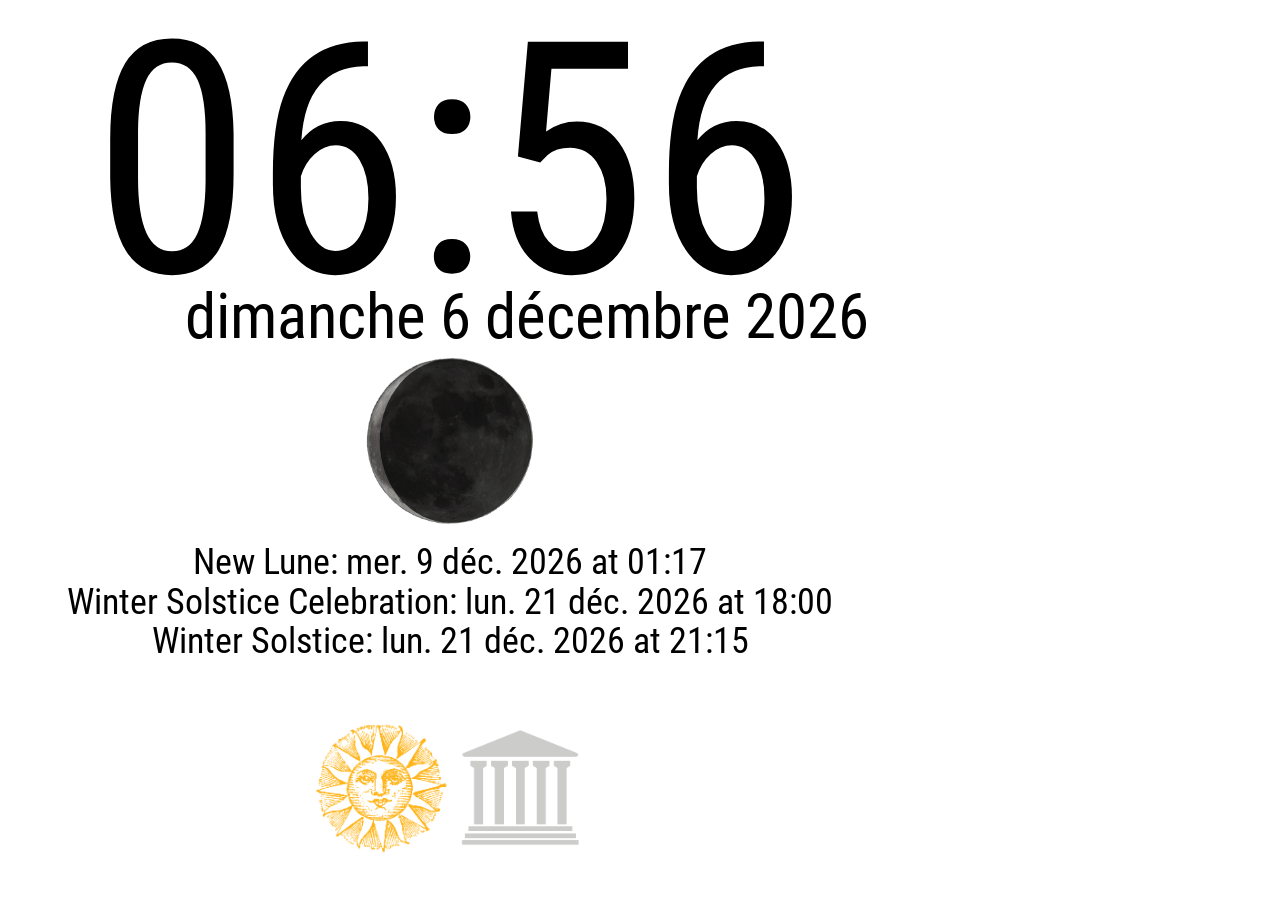
==== sacred-times/app.html @ dfb44d02 "Sacred Times page added" ====
<!DOCTYPE html>

<html>
<head>
	<meta charset="utf8" />
	<title>Sacred Times</title>
	<!--<link rel="icon" type="image/png" href="logo/favicon.png" />-->
	<link rel="stylesheet" href="app.css" />
</head>
<body>
	
	<main>
		<big-time></big-time>
		<tiny-date></tiny-date>
		<planet></planet>
		<events></events>
	</main>
	
	<menu>
		<item class="solar"></item>
		<item class="legal"></item>
	</menu>
	
	<script src="SacredTimes.js"></script>
	<script src="SvgPhase.js"></script>
	<script src="dom.min.js"></script>
	<script src="app.js"></script>
	<script src="lang/en.js"></script>
</body>
</html>
---- sacred-times/app.css ----
/*
	Sacred Times - Copyright (c) 2018 Cédric Ronvel
	MIT License
*/

@font-face {
    font-family: 'Roboto Condensed';
    src: url('fonts/RobotoCondensed-Regular.ttf');
}

html {
	margin: 0;
	padding: 0;
}

body {
	font-family: 'Roboto Condensed', sans-serif;
	margin: 0;
	padding: 0;
}

main {
	width: 100vmin;
	height: 80vh;
	display: block;
	/*border: solid #f55 1px;*/
	margin: 0;
	padding: 0;
	overflow: hidden;
}

big-time {
	display: block;
	font-size: 36vmin;
	line-height: 0.8em;
	text-align: center;
	margin: 0.1em 0.1em 0 0.1em;
	padding: 0;
}

tiny-date {
	display: block;
	font-size: 7vmin;
	line-height: 0.8em;
	text-align: right;
	margin: 0 0.5em 1vmin 0.5em;
	padding: 0;
}

events {
	display: block;
	text-align: center;
	margin: 0.5em;
	padding: 0;
}

events p {
	display: block;
	font-size: 4vmin;
	line-height: 1em;
	text-align: center;
	margin: 0.1em;
	padding: 0;
}

planet {
	display: block;
	margin-left: auto;
	margin-right: auto;
	margin-top: 1vh;
	margin-bottom: 1vh;
	width: 20vmin;
	padding: 0;
}

planet svg {
	width: 100%;
	height: auto;
}

menu {
	display: block;
	width: 100vmin;
	height: 20vh;
	text-align: center;
	margin: 0;
	padding: 0;
}

item {
	display: inline-block;
	width: 15vmin;
	height: 15vmin;
	margin: 0;
	padding: 0;
	background-size: cover;
	cursor: pointer;
	opacity: 0.5;
	transition: transform 0.5s , opacity 0.5s;
}

item.solar {
	background-image: url('images/sun.png');
}

item.legal {
	background-image: url('images/courthouse.png');
	opacity: 0.4;
}

item:hover {
	transform: scale(1.25);
	opacity: 1;
}

item.active {
	opacity: 1;
}
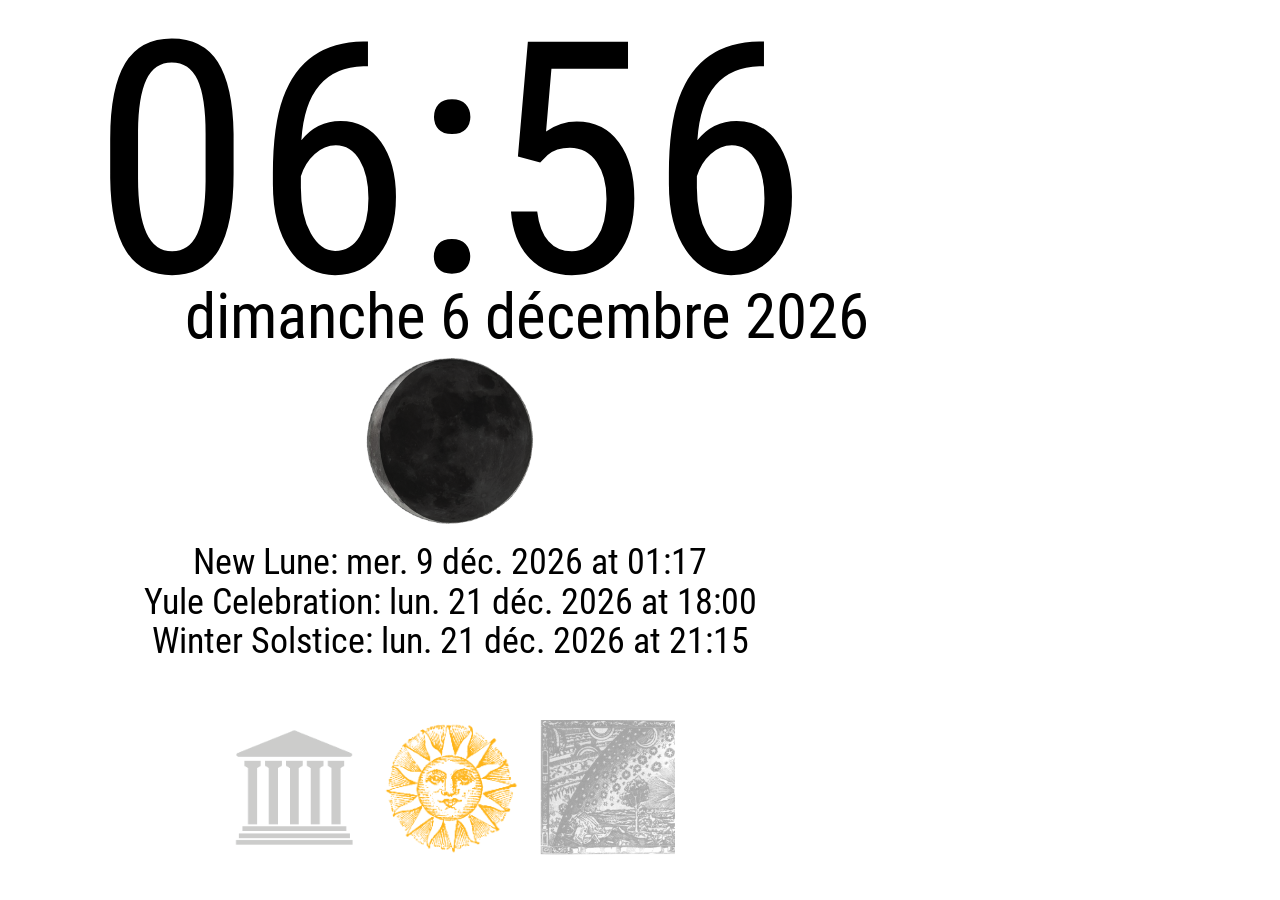
==== commit 845101fd: "Sacred Times updated" ====
--- a/sacred-times/app.html
+++ b/sacred-times/app.html
@@ -17,11 +17,12 @@
 	</main>
 	
 	<menu>
+		<item class="legal"></item>
 		<item class="solar"></item>
-		<item class="legal"></item>
+		<item class="lunisolar"></item>
 	</menu>
 	
-	<script src="SacredTimes.js"></script>
+	<script src="SacredTimes.min.js"></script>
 	<script src="SvgPhase.js"></script>
 	<script src="dom.min.js"></script>
 	<script src="app.js"></script>
--- a/sacred-times/app.css
+++ b/sacred-times/app.css
@@ -91,7 +91,7 @@
 	display: inline-block;
 	width: 15vmin;
 	height: 15vmin;
-	margin: 0;
+	margin: 0 1vmin;
 	padding: 0;
 	background-size: cover;
 	cursor: pointer;
@@ -99,13 +99,17 @@
 	transition: transform 0.5s , opacity 0.5s;
 }
 
+item.legal {
+	background-image: url('images/courthouse.png');
+	opacity: 0.4;
+}
+
 item.solar {
 	background-image: url('images/sun.png');
 }
 
-item.legal {
-	background-image: url('images/courthouse.png');
-	opacity: 0.4;
+item.lunisolar {
+	background-image: url('images/mechanisms.png');
 }
 
 item:hover {
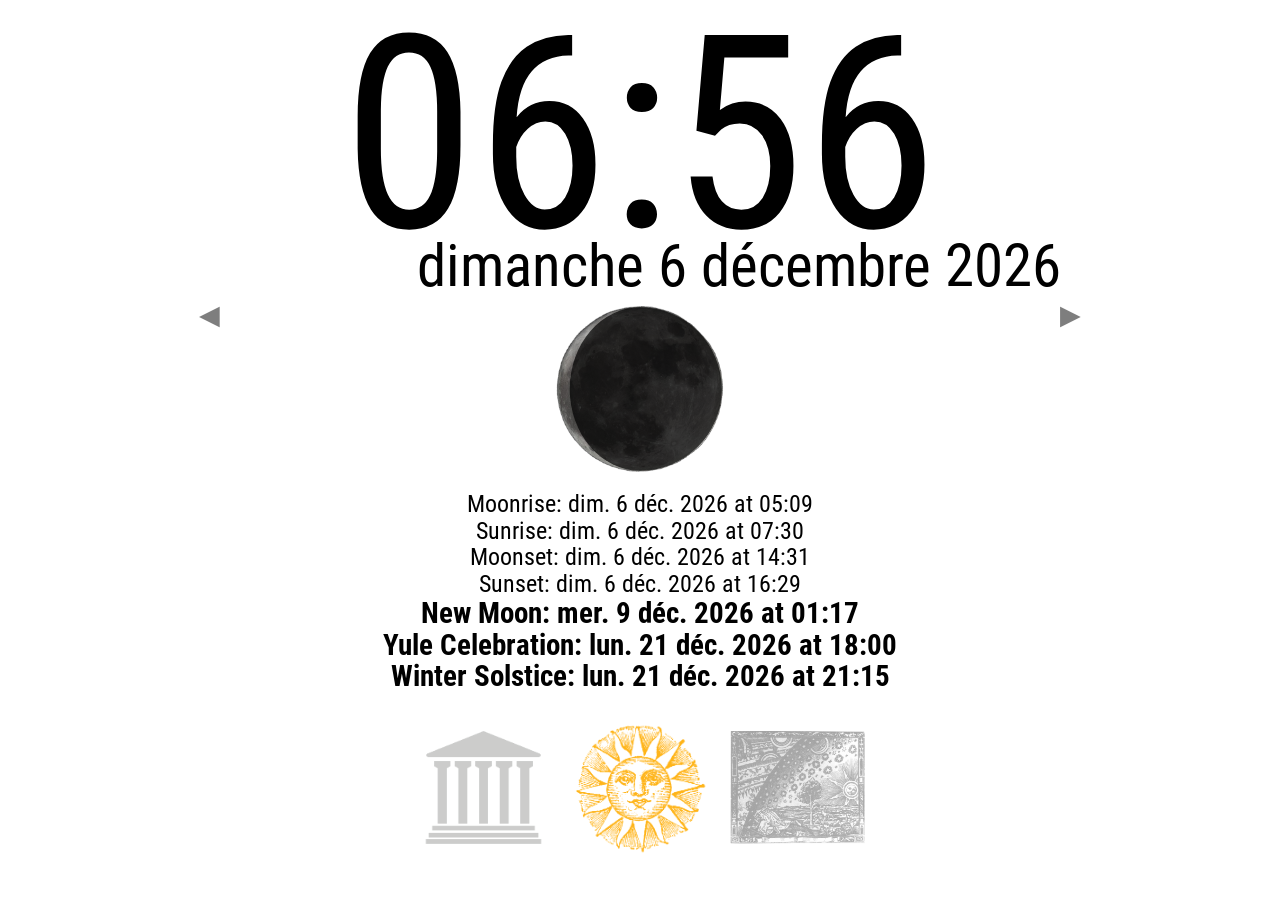
==== commit 780126d7: "Update" ====
--- a/sacred-times/app.html
+++ b/sacred-times/app.html
@@ -12,10 +12,13 @@
 	<main>
 		<big-time></big-time>
 		<tiny-date></tiny-date>
+		<item class="time backward">◀</item>
+		<item class="time forward">▶</item>
 		<planet></planet>
 		<events></events>
 	</main>
 	
+
 	<menu>
 		<item class="legal"></item>
 		<item class="solar"></item>
--- a/sacred-times/app.css
+++ b/sacred-times/app.css
@@ -6,6 +6,12 @@
 @font-face {
     font-family: 'Roboto Condensed';
     src: url('fonts/RobotoCondensed-Regular.ttf');
+}
+
+@font-face {
+    font-family: 'Roboto Condensed';
+    src: url('fonts/RobotoCondensed-Bold.ttf');
+    font-weight: bold;
 }
 
 html {
@@ -24,14 +30,23 @@
 	height: 80vh;
 	display: block;
 	/*border: solid #f55 1px;*/
-	margin: 0;
+	margin: 0 auto;
 	padding: 0;
 	overflow: hidden;
 }
 
+menu {
+	display: block;
+	width: 100vmin;
+	height: 20vh;
+	text-align: center;
+	margin: 0 auto;
+	padding: 0;
+}
+
 big-time {
 	display: block;
-	font-size: 36vmin;
+	font-size: 30vmin;
 	line-height: 0.8em;
 	text-align: center;
 	margin: 0.1em 0.1em 0 0.1em;
@@ -40,7 +55,7 @@
 
 tiny-date {
 	display: block;
-	font-size: 7vmin;
+	font-size: 6.5vmin;
 	line-height: 0.8em;
 	text-align: right;
 	margin: 0 0.5em 1vmin 0.5em;
@@ -56,12 +71,23 @@
 
 events p {
 	display: block;
-	font-size: 4vmin;
+	font-size: 2.7vmin;
 	line-height: 1em;
 	text-align: center;
 	margin: 0.1em;
 	padding: 0;
 }
+
+events p.major {
+	font-size: 3.2vmin;
+	font-weight: bold;
+}
+
+/*
+events p.past {
+	font-size: 2.2vmin;
+	opacity: 0.7;
+}*/
 
 planet {
 	display: block;
@@ -78,25 +104,48 @@
 	height: auto;
 }
 
-menu {
-	display: block;
-	width: 100vmin;
-	height: 20vh;
-	text-align: center;
-	margin: 0;
-	padding: 0;
-}
-
 item {
 	display: inline-block;
 	width: 15vmin;
 	height: 15vmin;
 	margin: 0 1vmin;
 	padding: 0;
-	background-size: cover;
+	background-position: center;
+	background-size: contain;
+	background-repeat: no-repeat;
 	cursor: pointer;
 	opacity: 0.5;
 	transition: transform 0.5s , opacity 0.5s;
+}
+
+item:hover {
+	transform: scale(1.25);
+	opacity: 1;
+}
+
+item.active {
+	opacity: 1;
+}
+
+item.time {
+	font-size: 3vmin;
+	width: auto;
+	height: auto;
+	margin: 0 1vmin;
+	padding: 0;
+}
+
+item.backward {
+	float: left;
+}
+
+item.forward {
+	float: right;
+}
+
+item.legal {
+	background-image: url('images/courthouse.png');
+	opacity: 0.4;
 }
 
 item.legal {
@@ -112,12 +161,3 @@
 	background-image: url('images/mechanisms.png');
 }
 
-item:hover {
-	transform: scale(1.25);
-	opacity: 1;
-}
-
-item.active {
-	opacity: 1;
-}
-
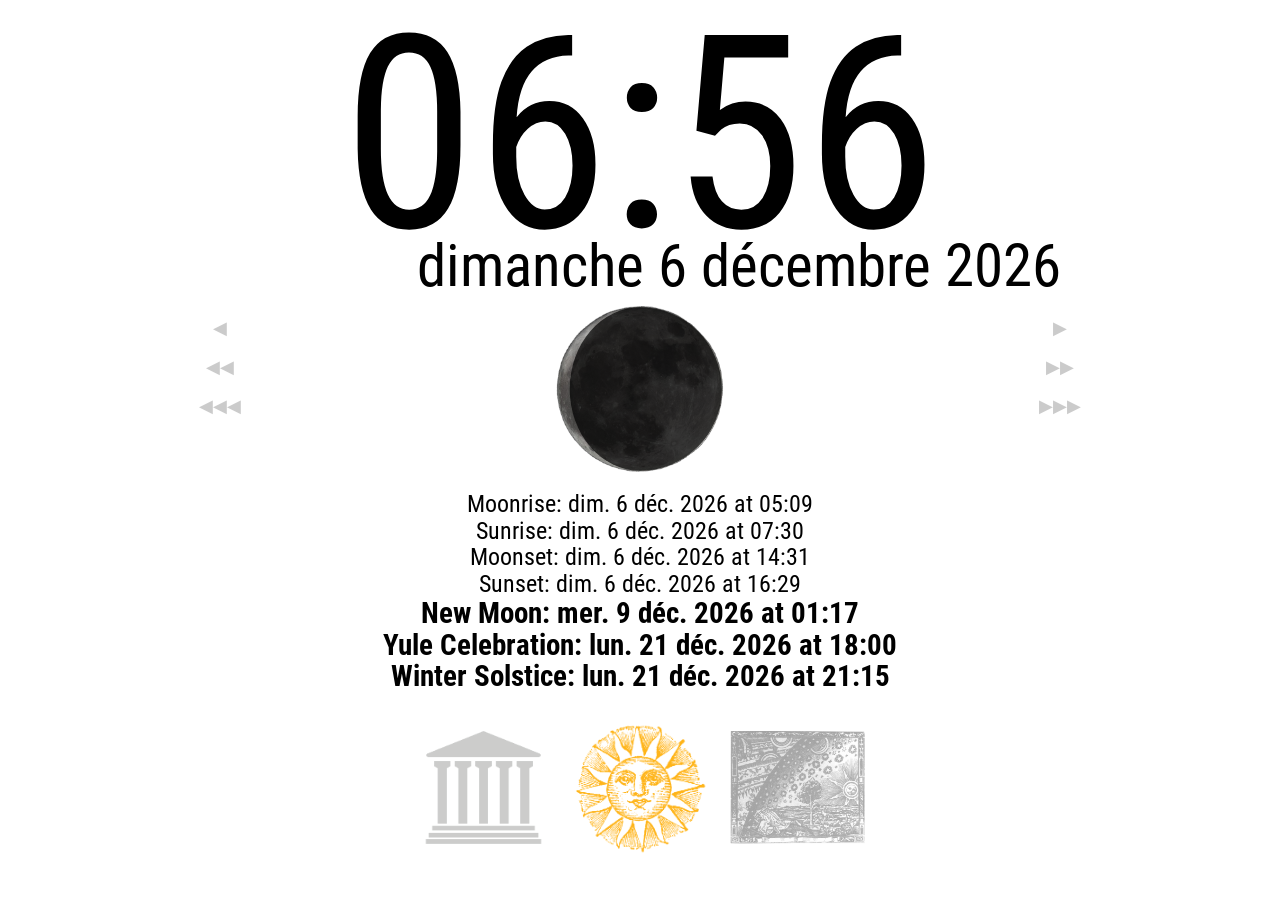
==== commit 86aef8c1: "update" ====
--- a/sacred-times/app.html
+++ b/sacred-times/app.html
@@ -12,8 +12,16 @@
 	<main>
 		<big-time></big-time>
 		<tiny-date></tiny-date>
-		<item class="time backward">◀</item>
-		<item class="time forward">▶</item>
+		<pane class="left">
+			<timeleap class="backward day">◀</timeleap>
+			<timeleap class="backward month">◀◀</timeleap>
+			<timeleap class="backward year">◀◀◀</timeleap>
+		</pane>
+		<pane class="right">
+			<timeleap class="forward day">▶</timeleap>
+			<timeleap class="forward month">▶▶</timeleap>
+			<timeleap class="forward year">▶▶▶</timeleap>
+		</pane>
 		<planet></planet>
 		<events></events>
 	</main>
--- a/sacred-times/app.css
+++ b/sacred-times/app.css
@@ -104,6 +104,35 @@
 	height: auto;
 }
 
+pane {
+	font-size: 2vmin;
+	width: auto;
+	height: auto;
+	margin: 0 1vmin;
+}
+
+pane.left {
+	float: left;
+}
+
+pane.right {
+	float: right;
+}
+
+timeleap {
+	display: block;
+	margin: 2vmin 0;
+	text-align:center;
+	cursor: pointer;
+	opacity: 0.2;
+	transition: transform 0.5s , opacity 0.5s;
+}
+
+timeleap:hover {
+	transform: scale(1.5);
+	opacity: 1;
+}
+
 item {
 	display: inline-block;
 	width: 15vmin;
@@ -127,22 +156,6 @@
 	opacity: 1;
 }
 
-item.time {
-	font-size: 3vmin;
-	width: auto;
-	height: auto;
-	margin: 0 1vmin;
-	padding: 0;
-}
-
-item.backward {
-	float: left;
-}
-
-item.forward {
-	float: right;
-}
-
 item.legal {
 	background-image: url('images/courthouse.png');
 	opacity: 0.4;
